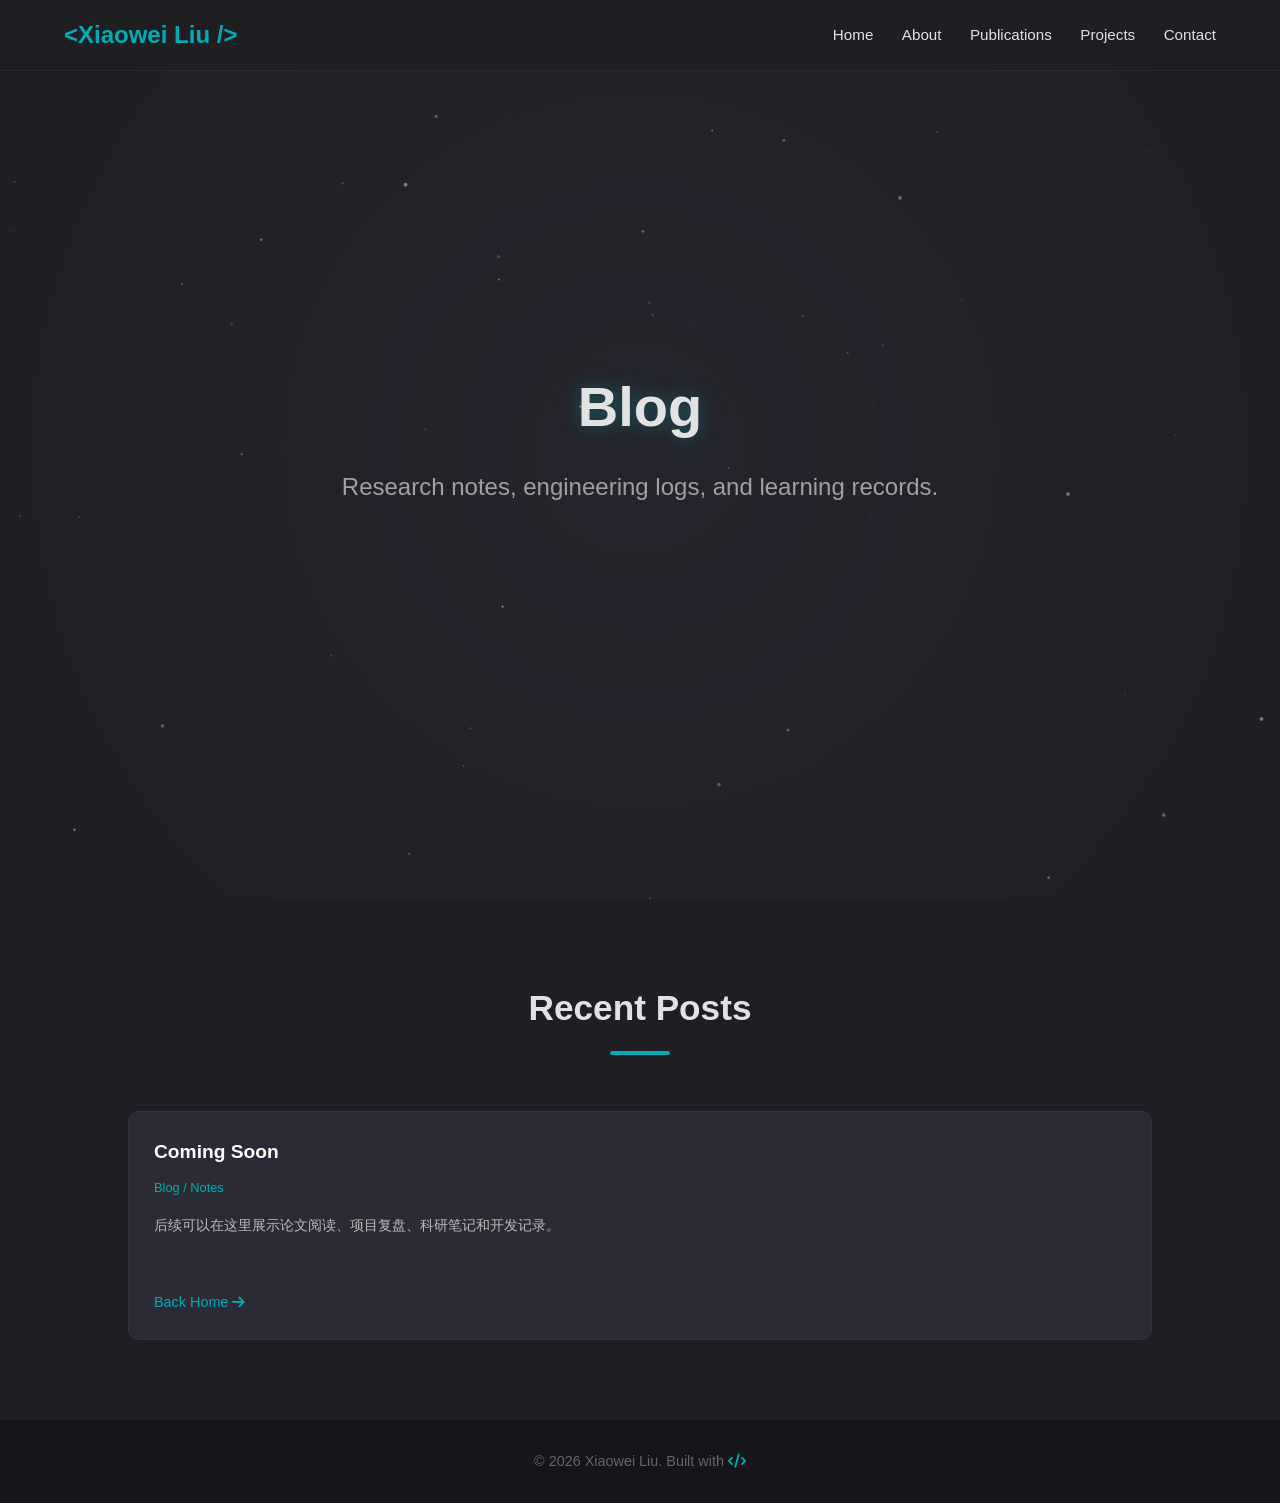
==== blog/index.html @ 020df149 "更新" ====
﻿<!DOCTYPE html>
<html lang="zh-CN">
<head>
    <meta charset="UTF-8">
    <meta name="viewport" content="width=device-width, initial-scale=1.0">
    <title>Blog | Xiaowei Liu</title>
    <link rel="stylesheet" href="https://cdnjs.cloudflare.com/ajax/libs/font-awesome/6.4.0/css/all.min.css">
    <link rel="stylesheet" href="../assets/css/styles.css">
</head>
<body>
    <canvas id="bg-canvas"></canvas>

    <nav>
        <div class="logo">&lt;Xiaowei Liu /&gt;</div>
        <div class="nav-links">
            <a href="../index.html#home">Home</a>
            <a href="../index.html#about">About</a>
            <a href="../index.html#publications">Publications</a>
            <a href="../index.html#projects">Projects</a>
            <a href="../index.html#contact">Contact</a>
        </div>
    </nav>

    <section class="hero blog-hero">
        <h1>Blog</h1>
        <p>Research notes, engineering logs, and learning records.</p>
    </section>

    <section>
        <h2 class="section-title">Recent Posts</h2>
        <div class="project-grid">
            <article class="project-card">
                <div class="project-content">
                    <h3 class="project-title">Coming Soon</h3>
                    <div class="tech-stack">Blog / Notes</div>
                    <p class="project-desc">
                        后续可以在这里展示论文阅读、项目复盘、科研笔记和开发记录。
                    </p>
                    <a href="../index.html" class="text-link">
                        Back Home <i class="fas fa-arrow-right"></i>
                    </a>
                </div>
            </article>
        </div>
    </section>

    <footer>
        <p>&copy; 2026 Xiaowei Liu. Built with <i class="fas fa-code accent-text"></i></p>
    </footer>

    <script src="../assets/js/main.js" defer></script>
</body>
</html>
---- assets/css/styles.css ----
﻿/* --- 全局变量 --- */
        :root {
            --bg-color: #1e1e24;
            --card-bg: #2b2b36;
            --card-hover: #323240;
            --text-color: #e2e2e2;
            --text-secondary: #a0a0a0;
            --accent-color: #00adb5; /* 科技蓝 */
            --accent-glow: rgba(0, 173, 181, 0.4);
            --font-main: 'Segoe UI', Tahoma, Geneva, Verdana, sans-serif;
        }

        * { margin: 0; padding: 0; box-sizing: border-box; }

        body {
            font-family: var(--font-main);
            background-color: var(--bg-color);
            color: var(--text-color);
            line-height: 1.6;
            overflow-x: hidden; /* 防止水平滚动 */
        }

        /* --- 背景 Canvas 特效 --- */
        #bg-canvas {
            position: fixed;
            top: 0;
            left: 0;
            width: 100%;
            height: 100%;
            z-index: -1; /* 置于底层 */
            background: radial-gradient(circle at center, #25252d 0%, #1e1e24 100%);
        }

a { text-decoration: none; color: inherit; transition: 0.3s; }
ul { list-style: none; }

.accent-text { color: var(--accent-color); }
.btn-group { margin-top: 30px; }
.paper-authors {
    color: #bbb;
    font-size: 0.95rem;
    margin-bottom: 10px;
}
.detail-list {
    list-style-type: disc;
    padding-left: 20px;
    color: #ccc;
}
.paper-note {
    margin-top: 5px;
    font-size: 0.9rem;
}
.text-link {
    color: var(--accent-color);
    font-size: 0.9rem;
}
.contact-button {
    margin-top: 15px;
    display: inline-block;
    border-width: 1px;
    font-size: 0.8rem;
}
.blog-hero { height: 55vh; }

        /* --- 导航栏 --- */
        nav {
            position: fixed;
            top: 0;
            width: 100%;
            background: rgba(30, 30, 36, 0.9);
            padding: 1rem 5%;
            display: flex;
            justify-content: space-between;
            align-items: center;
            z-index: 1000;
            backdrop-filter: blur(10px);
            border-bottom: 1px solid rgba(255,255,255,0.05);
        }

        .logo { font-size: 1.5rem; font-weight: bold; color: var(--accent-color); }
        .nav-links a { margin-left: 1.5rem; font-size: 0.95rem; color: var(--text-color); position: relative;}
        .nav-links a:hover { color: var(--accent-color); }
        .nav-links a::after {
            content: ''; position: absolute; width: 0; height: 2px;
            bottom: -5px; left: 0; background-color: var(--accent-color); transition: 0.3s;
        }
        .nav-links a:hover::after { width: 100%; }

        /* --- Hero 区域 --- */
        .hero {
            height: 100vh;
            display: flex;
            flex-direction: column;
            justify-content: center;
            align-items: center;
            text-align: center;
            padding: 0 20px;
            position: relative;
        }

        .hero h1 { font-size: 3.5rem; margin-bottom: 1rem; text-shadow: 0 0 20px var(--accent-glow); }
        .hero p { font-size: 1.5rem; color: var(--text-secondary); margin-bottom: 2rem; }
        
        .typewriter {
            border-right: 2px solid var(--accent-color);
            white-space: nowrap;
            overflow: hidden;
            animation: blink 0.75s step-end infinite;
            font-family: 'Courier New', monospace;
        }

        .btn {
            padding: 10px 25px;
            border: 2px solid var(--accent-color);
            border-radius: 5px;
            color: var(--accent-color);
            font-weight: bold;
            margin: 0 10px;
            background: rgba(0, 173, 181, 0.1);
        }

        .btn:hover {
            background: var(--accent-color);
            color: var(--bg-color);
            box-shadow: 0 0 20px var(--accent-glow);
            cursor: pointer;
        }

        /* --- 通用 Section --- */
        section { padding: 80px 10%; }
        .section-title {
            font-size: 2.2rem;
            margin-bottom: 3.5rem;
            text-align: center;
            position: relative;
        }
        .section-title::after {
            content: ''; display: block; width: 60px; height: 4px;
            background: var(--accent-color); margin: 15px auto 0; border-radius: 2px;
        }

        /* --- 关于我 & 技能 --- */
        .about-container { display: grid; grid-template-columns: 1fr 1fr; gap: 50px; }
        .info-card h3 { color: var(--accent-color); margin-bottom: 15px; }
        .skills-grid { display: flex; flex-wrap: wrap; gap: 10px; margin-top: 15px; }
        .skill-tag {
            background: #393945; padding: 5px 15px; border-radius: 20px;
            font-size: 0.9rem; border: 1px solid #555; transition: 0.3s;
        }
        .skill-tag:hover { border-color: var(--accent-color); color: var(--accent-color); }

        /* --- 论文部分 (增强版) --- */
        .paper-item {
            background: var(--card-bg);
            padding: 30px;
            margin-bottom: 25px;
            border-radius: 10px;
            border-left: 5px solid var(--accent-color);
            transition: transform 0.3s ease, box-shadow 0.3s ease;
            position: relative;
            overflow: hidden;
        }

        .paper-item:hover {
            transform: translateY(-5px);
            box-shadow: 0 10px 30px rgba(0,0,0,0.3);
            background: var(--card-hover);
        }

        .paper-title { font-size: 1.3rem; font-weight: bold; margin-bottom: 10px; color: #fff; }
        .paper-meta { font-size: 0.9rem; color: var(--text-secondary); margin-bottom: 15px; }
        
        /* 会议标签特殊样式 */
        .conference-badge {
            display: inline-block;
            background: #00adb522;
            border: 1px solid var(--accent-color);
            border-radius: 30px;
            padding: 3px 12px;
            font-size: 0.75rem;
            font-weight: 600;
            color: var(--accent-color);
            margin-left: 8px;
            vertical-align: middle;
        }

        /* 论文细节区域 */
        .paper-details {
            background: rgba(0, 0, 0, 0.2);
            padding: 15px;
            border-radius: 5px;
            margin: 15px 0;
            font-size: 0.95rem;
        }
        
        .detail-label {
            font-weight: bold;
            color: var(--accent-color);
            display: block;
            margin-bottom: 5px;
            margin-top: 10px;
        }
        .detail-label:first-child { margin-top: 0; }

        .paper-links a {
            display: inline-block;
            margin-top: 10px;
            margin-right: 15px;
            color: var(--accent-color);
            border: 1px solid var(--accent-color);
            padding: 5px 15px;
            border-radius: 4px;
            font-size: 0.85rem;
            transition: all 0.2s ease;
        }
        .paper-links a:hover { background: var(--accent-color); color: var(--bg-color); }

        /* --- 实习经历 (Timeline) --- */
        .timeline {
            position: relative;
            max-width: 800px;
            margin: 0 auto;
        }
        
        .timeline::after {
            content: '';
            position: absolute;
            width: 2px;
            background: #444;
            top: 0;
            bottom: 0;
            left: 20px; /* 线条位置 */
            margin-left: -1px;
        }

        .timeline-item {
            padding: 10px 40px;
            position: relative;
            background-color: inherit;
            width: 100%;
        }

        .timeline-item::after {
            content: '';
            position: absolute;
            width: 16px;
            height: 16px;
            left: 12px;
            background-color: var(--bg-color);
            border: 4px solid var(--accent-color);
            top: 25px;
            border-radius: 50%;
            z-index: 1;
        }

        .timeline-content {
            padding: 20px;
            background: var(--card-bg);
            border-radius: 6px;
            transition: 0.3s;
        }
        
        .timeline-content:hover { background: var(--card-hover); transform: translateX(5px); }

        .time-badge {
            display: inline-block;
            background: var(--accent-color);
            color: var(--bg-color);
            padding: 2px 8px;
            border-radius: 4px;
            font-size: 0.8rem;
            font-weight: bold;
            margin-bottom: 8px;
        }

        .role-title { font-size: 1.1rem; font-weight: bold; color: #fff; }
        .company-name { font-size: 0.95rem; color: var(--text-secondary); margin-bottom: 10px; }
        .job-desc { font-size: 0.9rem; color: #ccc; }

        /* --- 项目经历 (Grid) --- */
        .project-grid {
            display: grid;
            grid-template-columns: repeat(auto-fit, minmax(300px, 1fr));
            gap: 25px;
        }

        .project-card {
            background: var(--card-bg);
            border-radius: 10px;
            overflow: hidden;
            transition: 0.3s;
            border: 1px solid #333;
        }

        .project-card:hover {
            transform: translateY(-10px);
            border-color: var(--accent-color);
            box-shadow: 0 10px 20px rgba(0, 173, 181, 0.1);
        }

        .project-content { padding: 25px; }
        .project-title { font-size: 1.2rem; font-weight: bold; margin-bottom: 10px; color: #fff; }
        .project-desc { font-size: 0.9rem; color: #bbb; margin-bottom: 15px; min-height: 60px; }
        .tech-stack {
            font-size: 0.8rem;
            color: var(--accent-color);
            margin-bottom: 15px;
        }

        /* --- 联系方式 --- */
        .contact-grid {
            display: grid;
            grid-template-columns: repeat(auto-fit, minmax(250px, 1fr));
            gap: 20px;
            text-align: center;
        }

        .contact-card {
            background: var(--card-bg);
            padding: 30px;
            border-radius: 10px;
            transition: 0.3s;
        }
        .contact-card:hover { background: var(--card-hover); transform: translateY(-5px); }
        .contact-icon { font-size: 2rem; color: var(--accent-color); margin-bottom: 15px; }

        footer { text-align: center; padding: 30px; background: #15151a; color: #666; font-size: 0.9rem; }

        @keyframes blink { 50% { border-color: transparent; } }

        @media (max-width: 768px) {
            .about-container { grid-template-columns: 1fr; }
            .hero h1 { font-size: 2.5rem; }
            .nav-links { display: none; } /* 移动端可后续扩展汉堡菜单 */
            .timeline::after { left: 20px; }
            .timeline-item { padding-left: 50px; padding-right: 10px; }
            .timeline-item::after { left: 12px; }
        }
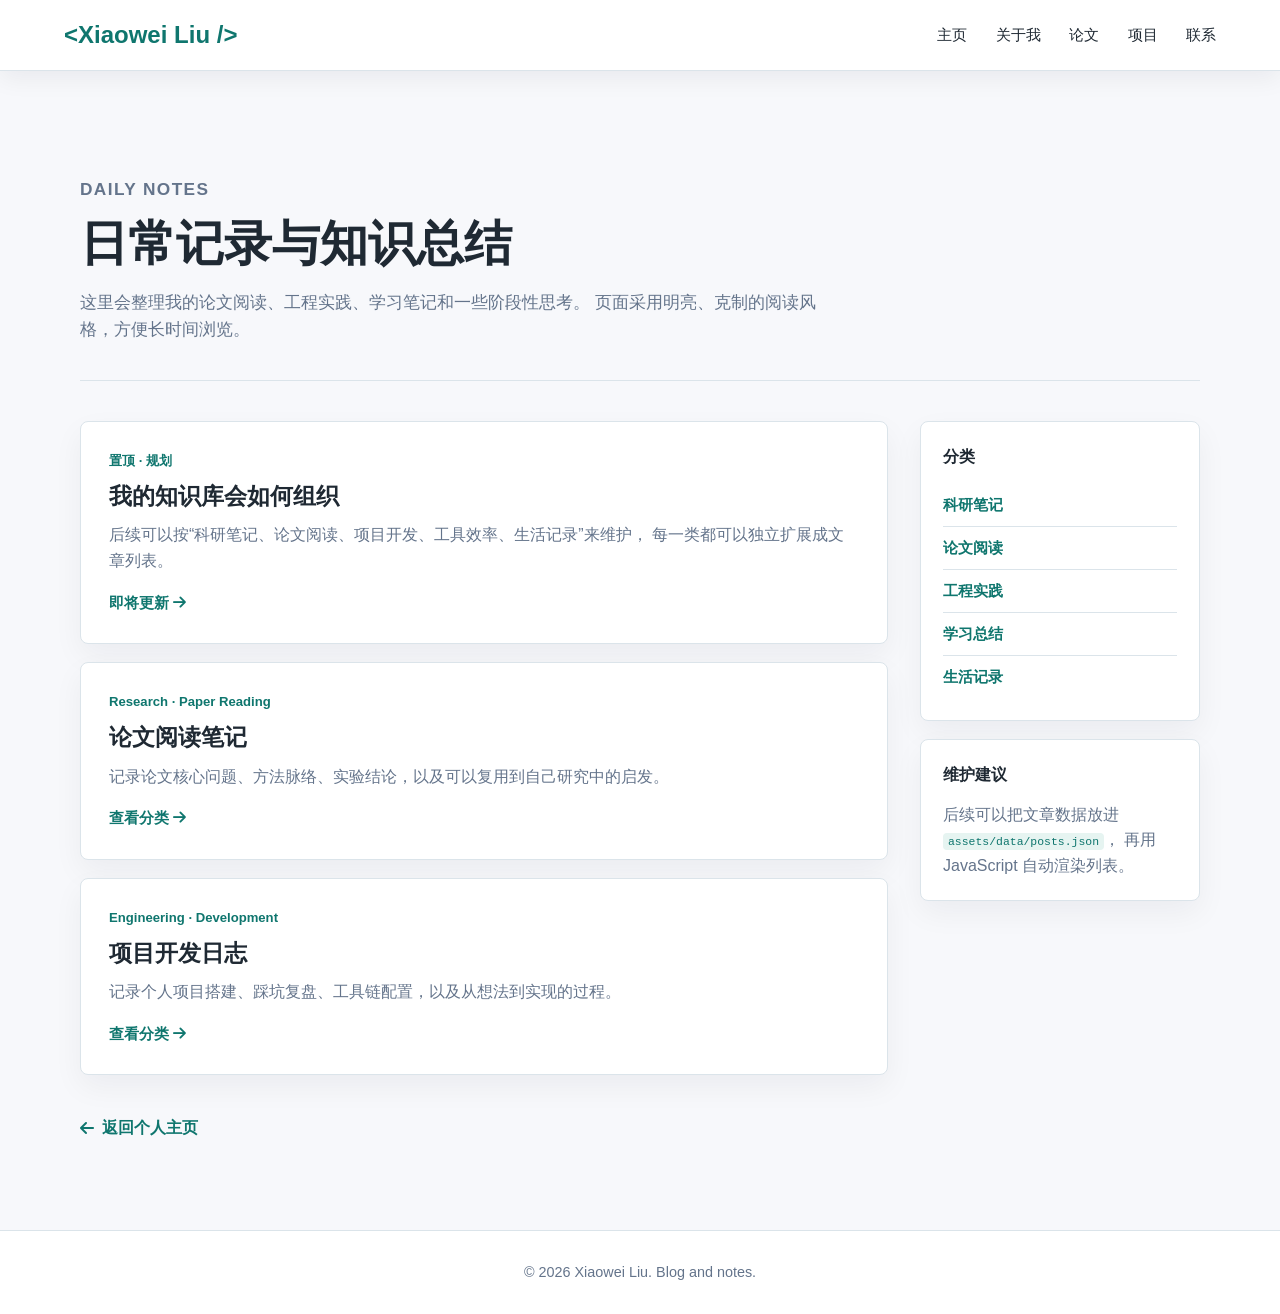
==== commit d6fba4e9: "博客界面更新" ====
--- a/blog/index.html
+++ b/blog/index.html
@@ -7,47 +7,89 @@
     <link rel="stylesheet" href="https://cdnjs.cloudflare.com/ajax/libs/font-awesome/6.4.0/css/all.min.css">
     <link rel="stylesheet" href="../assets/css/styles.css">
 </head>
-<body>
-    <canvas id="bg-canvas"></canvas>
+<body class="blog-page">
 
     <nav>
         <div class="logo">&lt;Xiaowei Liu /&gt;</div>
         <div class="nav-links">
-            <a href="../index.html#home">Home</a>
-            <a href="../index.html#about">About</a>
-            <a href="../index.html#publications">Publications</a>
-            <a href="../index.html#projects">Projects</a>
-            <a href="../index.html#contact">Contact</a>
+            <a href="../index.html#home">主页</a>
+            <a href="../index.html#about">关于我</a>
+            <a href="../index.html#publications">论文</a>
+            <a href="../index.html#projects">项目</a>
+            <a href="../index.html#contact">联系</a>
         </div>
     </nav>
 
-    <section class="hero blog-hero">
-        <h1>Blog</h1>
-        <p>Research notes, engineering logs, and learning records.</p>
-    </section>
+    <main class="blog-shell">
+        <section class="blog-header">
+            <p class="blog-kicker">Daily Notes</p>
+            <h1>日常记录与知识总结</h1>
+            <p>
+                这里会整理我的论文阅读、工程实践、学习笔记和一些阶段性思考。
+                页面采用明亮、克制的阅读风格，方便长时间浏览。
+            </p>
+        </section>
 
-    <section>
-        <h2 class="section-title">Recent Posts</h2>
-        <div class="project-grid">
-            <article class="project-card">
-                <div class="project-content">
-                    <h3 class="project-title">Coming Soon</h3>
-                    <div class="tech-stack">Blog / Notes</div>
-                    <p class="project-desc">
-                        后续可以在这里展示论文阅读、项目复盘、科研笔记和开发记录。
+        <section class="blog-layout">
+            <div class="post-list" aria-label="文章列表">
+                <article class="post-card">
+                    <div class="post-meta">置顶 · 规划</div>
+                    <h2>我的知识库会如何组织</h2>
+                    <p>
+                        后续可以按“科研笔记、论文阅读、项目开发、工具效率、生活记录”来维护，
+                        每一类都可以独立扩展成文章列表。
                     </p>
-                    <a href="../index.html" class="text-link">
-                        Back Home <i class="fas fa-arrow-right"></i>
-                    </a>
+                    <a href="#" class="post-link">即将更新 <i class="fas fa-arrow-right"></i></a>
+                </article>
+
+                <article class="post-card">
+                    <div class="post-meta">Research · Paper Reading</div>
+                    <h2>论文阅读笔记</h2>
+                    <p>
+                        记录论文核心问题、方法脉络、实验结论，以及可以复用到自己研究中的启发。
+                    </p>
+                    <a href="#" class="post-link">查看分类 <i class="fas fa-arrow-right"></i></a>
+                </article>
+
+                <article class="post-card">
+                    <div class="post-meta">Engineering · Development</div>
+                    <h2>项目开发日志</h2>
+                    <p>
+                        记录个人项目搭建、踩坑复盘、工具链配置，以及从想法到实现的过程。
+                    </p>
+                    <a href="#" class="post-link">查看分类 <i class="fas fa-arrow-right"></i></a>
+                </article>
+            </div>
+
+            <aside class="blog-sidebar" aria-label="博客分类">
+                <div class="sidebar-block">
+                    <h2>分类</h2>
+                    <a href="#">科研笔记</a>
+                    <a href="#">论文阅读</a>
+                    <a href="#">工程实践</a>
+                    <a href="#">学习总结</a>
+                    <a href="#">生活记录</a>
                 </div>
-            </article>
-        </div>
-    </section>
 
-    <footer>
-        <p>&copy; 2026 Xiaowei Liu. Built with <i class="fas fa-code accent-text"></i></p>
+                <div class="sidebar-block">
+                    <h2>维护建议</h2>
+                    <p>
+                        后续可以把文章数据放进 <code>assets/data/posts.json</code>，
+                        再用 JavaScript 自动渲染列表。
+                    </p>
+                </div>
+            </aside>
+        </section>
+
+        <section class="blog-back">
+            <a href="../index.html" class="back-home">
+                <i class="fas fa-arrow-left"></i> 返回个人主页
+            </a>
+        </section>
+    </main>
+
+    <footer class="blog-footer">
+        <p>&copy; 2026 Xiaowei Liu. Blog and notes.</p>
     </footer>
-
-    <script src="../assets/js/main.js" defer></script>
 </body>
 </html>
--- a/assets/css/styles.css
+++ b/assets/css/styles.css
@@ -61,6 +61,189 @@
     font-size: 0.8rem;
 }
 .blog-hero { height: 55vh; }
+
+/* --- Blog light reading theme --- */
+.blog-page {
+    --blog-bg: #f7f8fb;
+    --blog-surface: #ffffff;
+    --blog-surface-soft: #eef4f7;
+    --blog-text: #1f2933;
+    --blog-muted: #64748b;
+    --blog-border: #dbe4ea;
+    --blog-accent: #0f766e;
+    --blog-accent-soft: #e6f4f1;
+    background: var(--blog-bg);
+    color: var(--blog-text);
+}
+
+.blog-page nav {
+    background: rgba(255, 255, 255, 0.92);
+    border-bottom: 1px solid var(--blog-border);
+    box-shadow: 0 8px 24px rgba(15, 23, 42, 0.06);
+}
+
+.blog-page .logo {
+    color: var(--blog-accent);
+}
+
+.blog-page .nav-links a {
+    color: var(--blog-text);
+}
+
+.blog-page .nav-links a:hover {
+    color: var(--blog-accent);
+}
+
+.blog-page .nav-links a::after {
+    background-color: var(--blog-accent);
+}
+
+.blog-shell {
+    width: min(1120px, calc(100% - 40px));
+    margin: 0 auto;
+    padding: 120px 0 64px;
+}
+
+.blog-header {
+    padding: 56px 0 36px;
+    border-bottom: 1px solid var(--blog-border);
+}
+
+.blog-kicker {
+    color: var(--blog-accent);
+    font-size: 0.9rem;
+    font-weight: 700;
+    letter-spacing: 0.08em;
+    margin-bottom: 12px;
+    text-transform: uppercase;
+}
+
+.blog-header h1 {
+    color: var(--blog-text);
+    font-size: 3rem;
+    line-height: 1.15;
+    margin-bottom: 18px;
+}
+
+.blog-header p {
+    max-width: 760px;
+    color: var(--blog-muted);
+    font-size: 1.08rem;
+}
+
+.blog-layout {
+    display: grid;
+    grid-template-columns: minmax(0, 1fr) 280px;
+    gap: 32px;
+    padding: 40px 0;
+}
+
+.post-list {
+    display: grid;
+    gap: 18px;
+}
+
+.post-card,
+.sidebar-block {
+    background: var(--blog-surface);
+    border: 1px solid var(--blog-border);
+    border-radius: 8px;
+    box-shadow: 0 12px 30px rgba(15, 23, 42, 0.05);
+}
+
+.post-card {
+    padding: 28px;
+    transition: border-color 0.2s ease, transform 0.2s ease, box-shadow 0.2s ease;
+}
+
+.post-card:hover {
+    border-color: #9ccfc8;
+    box-shadow: 0 16px 36px rgba(15, 118, 110, 0.1);
+    transform: translateY(-2px);
+}
+
+.post-meta {
+    color: var(--blog-accent);
+    font-size: 0.82rem;
+    font-weight: 700;
+    margin-bottom: 10px;
+}
+
+.post-card h2 {
+    color: var(--blog-text);
+    font-size: 1.45rem;
+    line-height: 1.35;
+    margin-bottom: 10px;
+}
+
+.post-card p,
+.sidebar-block p {
+    color: var(--blog-muted);
+}
+
+.post-link,
+.back-home,
+.sidebar-block a {
+    color: var(--blog-accent);
+    font-weight: 700;
+}
+
+.post-link {
+    display: inline-block;
+    margin-top: 18px;
+    font-size: 0.92rem;
+}
+
+.blog-sidebar {
+    display: grid;
+    align-content: start;
+    gap: 18px;
+}
+
+.sidebar-block {
+    padding: 22px;
+}
+
+.sidebar-block h2 {
+    color: var(--blog-text);
+    font-size: 1rem;
+    margin-bottom: 14px;
+}
+
+.sidebar-block a {
+    display: block;
+    padding: 9px 0;
+    border-bottom: 1px solid var(--blog-border);
+    font-size: 0.94rem;
+}
+
+.sidebar-block a:last-child {
+    border-bottom: 0;
+}
+
+.sidebar-block code {
+    background: var(--blog-accent-soft);
+    color: var(--blog-accent);
+    padding: 2px 5px;
+    border-radius: 4px;
+    font-size: 0.88em;
+}
+
+.blog-back {
+    padding: 0 0 24px;
+}
+
+.back-home {
+    display: inline-flex;
+    align-items: center;
+    gap: 8px;
+}
+
+.blog-footer {
+    background: var(--blog-surface);
+    border-top: 1px solid var(--blog-border);
+    color: var(--blog-muted);
+}
 
         /* --- 导航栏 --- */
         nav {
@@ -335,4 +518,23 @@
             .timeline::after { left: 20px; }
             .timeline-item { padding-left: 50px; padding-right: 10px; }
             .timeline-item::after { left: 12px; }
-        }
+            .blog-shell {
+                width: min(100% - 28px, 1120px);
+                padding-top: 92px;
+            }
+            .blog-header {
+                padding: 36px 0 28px;
+            }
+            .blog-header h1 {
+                font-size: 2.2rem;
+            }
+            .blog-layout {
+                grid-template-columns: 1fr;
+                gap: 22px;
+                padding-top: 28px;
+            }
+            .post-card,
+            .sidebar-block {
+                padding: 22px;
+            }
+        }
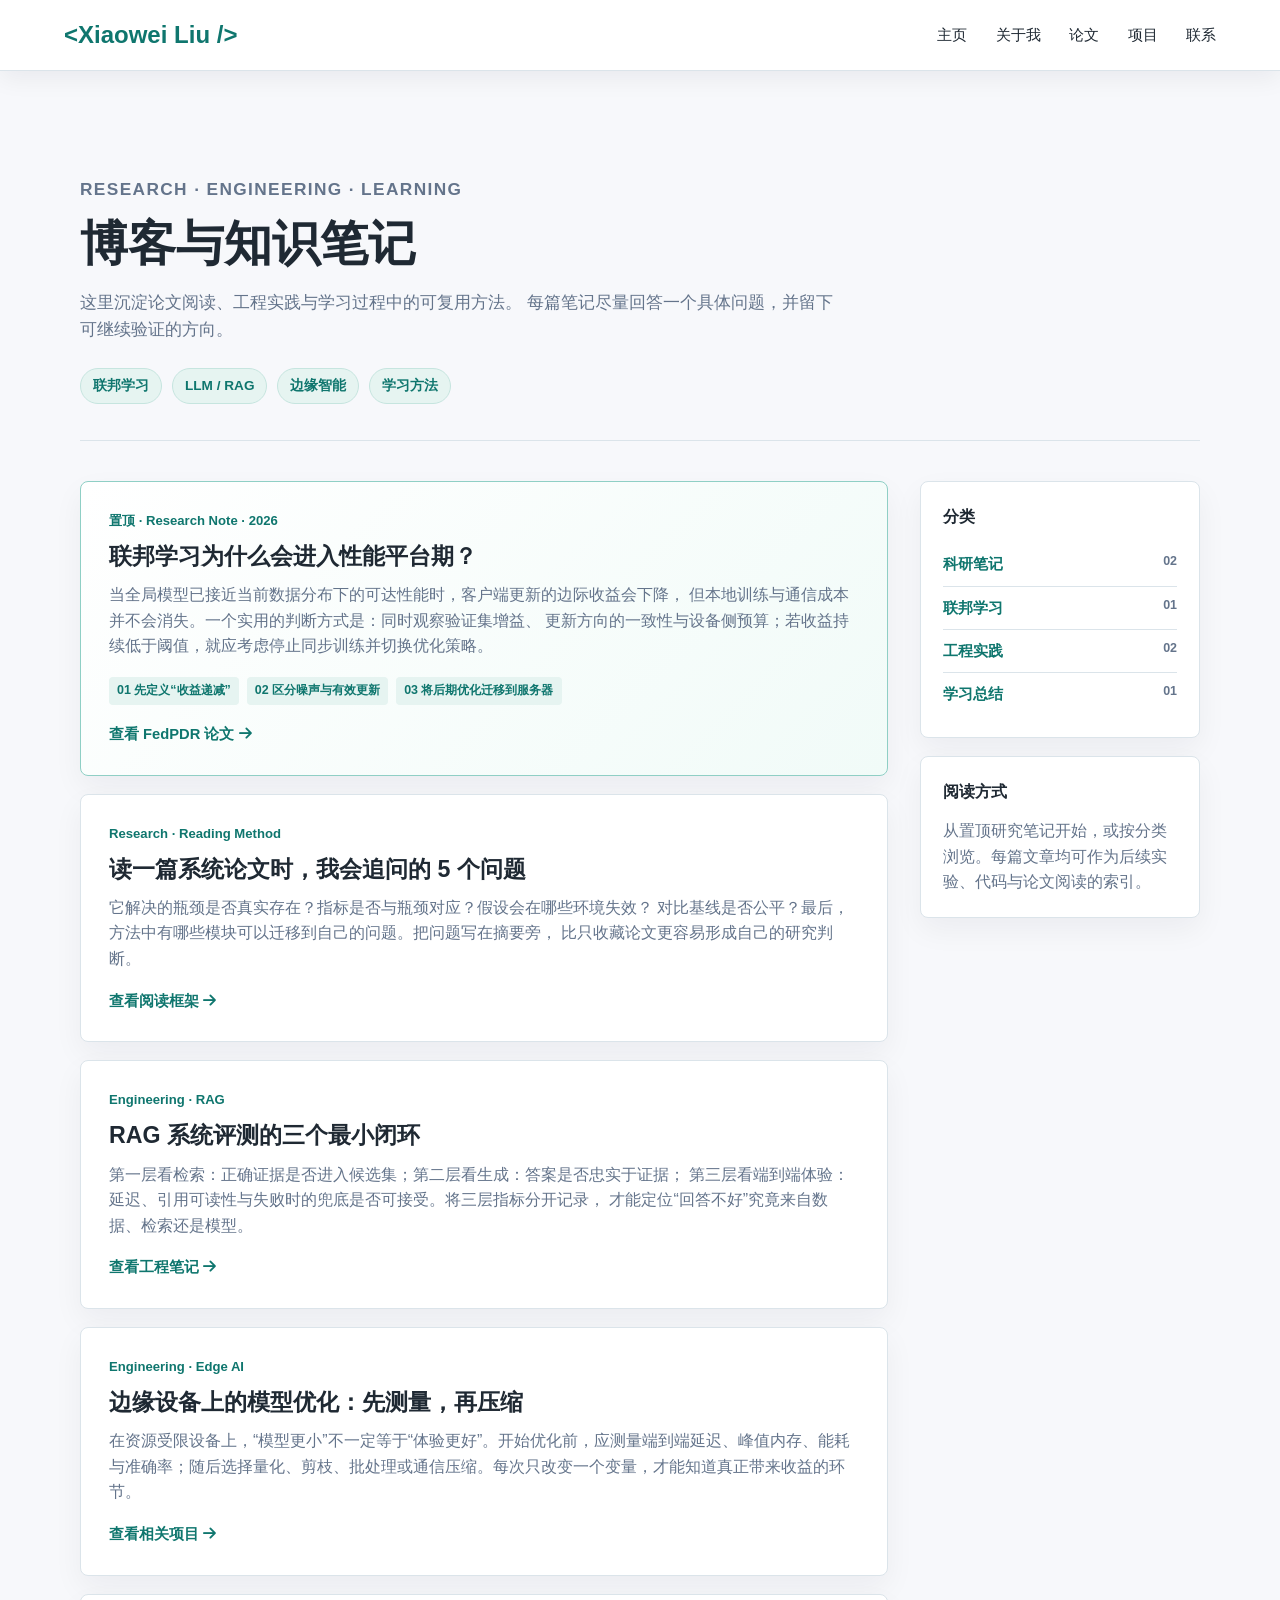
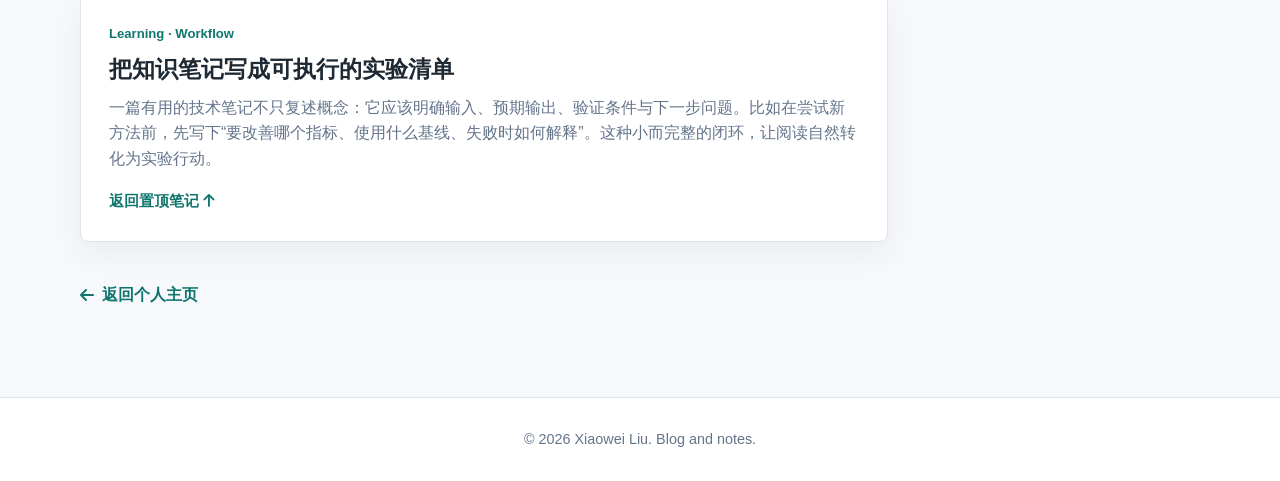
==== commit 93a27986: "Refresh publications and promote blog" ====
--- a/blog/index.html
+++ b/blog/index.html
@@ -5,84 +5,112 @@
     <meta name="viewport" content="width=device-width, initial-scale=1.0">
     <title>Blog | Xiaowei Liu</title>
     <link rel="stylesheet" href="https://cdnjs.cloudflare.com/ajax/libs/font-awesome/6.4.0/css/all.min.css">
-    <link rel="stylesheet" href="../assets/css/styles.css">
+    <link rel="stylesheet" href="../assets/css/styles.css?v=20260909-blog-discovery">
 </head>
 <body class="blog-page">
 
     <nav>
         <div class="logo">&lt;Xiaowei Liu /&gt;</div>
         <div class="nav-links">
-            <a href="../index.html#home">主页</a>
-            <a href="../index.html#about">关于我</a>
-            <a href="../index.html#publications">论文</a>
-            <a href="../index.html#projects">项目</a>
-            <a href="../index.html#contact">联系</a>
+            <a href="../index.html?v=20260510-blog-light#home">主页</a>
+            <a href="../index.html?v=20260510-blog-light#about">关于我</a>
+            <a href="../index.html?v=20260510-blog-light#publications">论文</a>
+            <a href="../index.html?v=20260510-blog-light#projects">项目</a>
+            <a href="../index.html?v=20260510-blog-light#contact">联系</a>
         </div>
     </nav>
 
     <main class="blog-shell">
         <section class="blog-header">
-            <p class="blog-kicker">Daily Notes</p>
-            <h1>日常记录与知识总结</h1>
+            <p class="blog-kicker">Research · Engineering · Learning</p>
+            <h1>博客与知识笔记</h1>
             <p>
-                这里会整理我的论文阅读、工程实践、学习笔记和一些阶段性思考。
-                页面采用明亮、克制的阅读风格，方便长时间浏览。
+                这里沉淀论文阅读、工程实践与学习过程中的可复用方法。
+                每篇笔记尽量回答一个具体问题，并留下可继续验证的方向。
             </p>
+            <div class="blog-topic-pills" aria-label="博客主题">
+                <a href="#research-notes">联邦学习</a>
+                <a href="#engineering-notes">LLM / RAG</a>
+                <a href="#engineering-notes">边缘智能</a>
+                <a href="#learning-notes">学习方法</a>
+            </div>
         </section>
 
         <section class="blog-layout">
             <div class="post-list" aria-label="文章列表">
-                <article class="post-card">
-                    <div class="post-meta">置顶 · 规划</div>
-                    <h2>我的知识库会如何组织</h2>
+                <article class="post-card featured-post" id="fedpdr-note">
+                    <div class="post-meta">置顶 · Research Note · 2026</div>
+                    <h2>联邦学习为什么会进入性能平台期？</h2>
                     <p>
-                        后续可以按“科研笔记、论文阅读、项目开发、工具效率、生活记录”来维护，
-                        每一类都可以独立扩展成文章列表。
+                        当全局模型已接近当前数据分布下的可达性能时，客户端更新的边际收益会下降，
+                        但本地训练与通信成本并不会消失。一个实用的判断方式是：同时观察验证集增益、
+                        更新方向的一致性与设备侧预算；若收益持续低于阈值，就应考虑停止同步训练并切换优化策略。
                     </p>
-                    <a href="#" class="post-link">即将更新 <i class="fas fa-arrow-right"></i></a>
+                    <div class="post-takeaways">
+                        <span>01 先定义“收益递减”</span>
+                        <span>02 区分噪声与有效更新</span>
+                        <span>03 将后期优化迁移到服务器</span>
+                    </div>
+                    <a href="../index.html#publications" class="post-link">查看 FedPDR 论文 <i class="fas fa-arrow-right"></i></a>
                 </article>
 
-                <article class="post-card">
-                    <div class="post-meta">Research · Paper Reading</div>
-                    <h2>论文阅读笔记</h2>
+                <article class="post-card" id="research-notes">
+                    <div class="post-meta">Research · Reading Method</div>
+                    <h2>读一篇系统论文时，我会追问的 5 个问题</h2>
                     <p>
-                        记录论文核心问题、方法脉络、实验结论，以及可以复用到自己研究中的启发。
+                        它解决的瓶颈是否真实存在？指标是否与瓶颈对应？假设会在哪些环境失效？
+                        对比基线是否公平？最后，方法中有哪些模块可以迁移到自己的问题。把问题写在摘要旁，
+                        比只收藏论文更容易形成自己的研究判断。
                     </p>
-                    <a href="#" class="post-link">查看分类 <i class="fas fa-arrow-right"></i></a>
+                    <a href="#learning-notes" class="post-link">查看阅读框架 <i class="fas fa-arrow-right"></i></a>
                 </article>
 
-                <article class="post-card">
-                    <div class="post-meta">Engineering · Development</div>
-                    <h2>项目开发日志</h2>
+                <article class="post-card" id="rag-evaluation">
+                    <div class="post-meta">Engineering · RAG</div>
+                    <h2>RAG 系统评测的三个最小闭环</h2>
                     <p>
-                        记录个人项目搭建、踩坑复盘、工具链配置，以及从想法到实现的过程。
+                        第一层看检索：正确证据是否进入候选集；第二层看生成：答案是否忠实于证据；
+                        第三层看端到端体验：延迟、引用可读性与失败时的兜底是否可接受。将三层指标分开记录，
+                        才能定位“回答不好”究竟来自数据、检索还是模型。
                     </p>
-                    <a href="#" class="post-link">查看分类 <i class="fas fa-arrow-right"></i></a>
+                    <a href="#engineering-notes" class="post-link">查看工程笔记 <i class="fas fa-arrow-right"></i></a>
+                </article>
+
+                <article class="post-card" id="engineering-notes">
+                    <div class="post-meta">Engineering · Edge AI</div>
+                    <h2>边缘设备上的模型优化：先测量，再压缩</h2>
+                    <p>在资源受限设备上，“模型更小”不一定等于“体验更好”。开始优化前，应测量端到端延迟、峰值内存、能耗与准确率；随后选择量化、剪枝、批处理或通信压缩。每次只改变一个变量，才能知道真正带来收益的环节。</p>
+                    <a href="../index.html#projects" class="post-link">查看相关项目 <i class="fas fa-arrow-right"></i></a>
+                </article>
+
+                <article class="post-card" id="learning-notes">
+                    <div class="post-meta">Learning · Workflow</div>
+                    <h2>把知识笔记写成可执行的实验清单</h2>
+                    <p>一篇有用的技术笔记不只复述概念：它应该明确输入、预期输出、验证条件与下一步问题。比如在尝试新方法前，先写下“要改善哪个指标、使用什么基线、失败时如何解释”。这种小而完整的闭环，让阅读自然转化为实验行动。</p>
+                    <a href="#fedpdr-note" class="post-link">返回置顶笔记 <i class="fas fa-arrow-up"></i></a>
                 </article>
             </div>
 
             <aside class="blog-sidebar" aria-label="博客分类">
                 <div class="sidebar-block">
                     <h2>分类</h2>
-                    <a href="#">科研笔记</a>
-                    <a href="#">论文阅读</a>
-                    <a href="#">工程实践</a>
-                    <a href="#">学习总结</a>
-                    <a href="#">生活记录</a>
+                    <a href="#research-notes">科研笔记 <span>02</span></a>
+                    <a href="#fedpdr-note">联邦学习 <span>01</span></a>
+                    <a href="#engineering-notes">工程实践 <span>02</span></a>
+                    <a href="#learning-notes">学习总结 <span>01</span></a>
                 </div>
 
                 <div class="sidebar-block">
-                    <h2>维护建议</h2>
+                    <h2>阅读方式</h2>
                     <p>
-                        后续可以把文章数据放进 <code>assets/data/posts.json</code>，
-                        再用 JavaScript 自动渲染列表。
+                        从置顶研究笔记开始，或按分类浏览。每篇文章均可作为后续实验、代码与论文阅读的索引。
                     </p>
                 </div>
             </aside>
         </section>
 
         <section class="blog-back">
-            <a href="../index.html" class="back-home">
+            <a href="../index.html?v=20260510-blog-light#home" class="back-home">
                 <i class="fas fa-arrow-left"></i> 返回个人主页
             </a>
         </section>
--- a/assets/css/styles.css
+++ b/assets/css/styles.css
@@ -131,6 +131,23 @@
     font-size: 1.08rem;
 }
 
+.blog-topic-pills {
+    display: flex;
+    flex-wrap: wrap;
+    gap: 10px;
+    margin-top: 24px;
+}
+
+.blog-topic-pills a {
+    color: var(--blog-accent);
+    background: var(--blog-accent-soft);
+    border: 1px solid #c6e5df;
+    border-radius: 999px;
+    padding: 6px 12px;
+    font-size: 0.85rem;
+    font-weight: 700;
+}
+
 .blog-layout {
     display: grid;
     grid-template-columns: minmax(0, 1fr) 280px;
@@ -162,6 +179,27 @@
     transform: translateY(-2px);
 }
 
+.featured-post {
+    border-color: #8fcfc5;
+    background: linear-gradient(135deg, #ffffff 0%, #f1fbf8 100%);
+}
+
+.post-takeaways {
+    display: flex;
+    flex-wrap: wrap;
+    gap: 8px;
+    margin-top: 18px;
+}
+
+.post-takeaways span {
+    color: var(--blog-accent);
+    background: var(--blog-accent-soft);
+    border-radius: 4px;
+    padding: 4px 8px;
+    font-size: 0.78rem;
+    font-weight: 700;
+}
+
 .post-meta {
     color: var(--blog-accent);
     font-size: 0.82rem;
@@ -219,6 +257,12 @@
 
 .sidebar-block a:last-child {
     border-bottom: 0;
+}
+
+.sidebar-block a span {
+    float: right;
+    color: var(--blog-muted);
+    font-size: 0.78rem;
 }
 
 .sidebar-block code {
@@ -302,12 +346,29 @@
             background: rgba(0, 173, 181, 0.1);
         }
 
-        .btn:hover {
+.btn:hover {
             background: var(--accent-color);
             color: var(--bg-color);
             box-shadow: 0 0 20px var(--accent-glow);
             cursor: pointer;
         }
+
+        .nav-blog-link { color: #071d1f !important; background: var(--accent-color); border-radius: 999px; padding: 6px 13px; font-weight: 700; }
+        .nav-blog-link:hover { color: #071d1f !important; box-shadow: 0 0 18px var(--accent-glow); }
+        .nav-blog-link::after { display: none; }
+        .btn-blog { border-color: #7be7ed; color: #d8ffff; }
+
+        .blog-preview { display: grid; grid-template-columns: 1.05fr 0.95fr; gap: 34px; align-items: center; padding-top: 58px; padding-bottom: 58px; background: linear-gradient(120deg, rgba(0, 173, 181, 0.16), rgba(43, 43, 54, 0.4)); border-top: 1px solid rgba(0, 173, 181, 0.25); border-bottom: 1px solid rgba(0, 173, 181, 0.25); }
+        .blog-preview-kicker { color: var(--accent-color); font-weight: 700; letter-spacing: 0.08em; text-transform: uppercase; }
+        .blog-preview h2 { font-size: 2rem; line-height: 1.28; margin: 10px 0 14px; }
+        .blog-preview-copy > p:not(.blog-preview-kicker) { color: var(--text-secondary); max-width: 610px; }
+        .blog-preview-button { display: inline-block; margin: 24px 0 0; }
+        .blog-preview-posts { display: grid; gap: 13px; }
+        .blog-preview-post { display: grid; gap: 5px; padding: 20px; background: rgba(30, 30, 36, 0.72); border: 1px solid rgba(0, 173, 181, 0.35); border-radius: 10px; }
+        .blog-preview-post:hover { transform: translateX(5px); border-color: var(--accent-color); }
+        .blog-preview-post span { color: var(--accent-color); font-size: 0.72rem; font-weight: 700; letter-spacing: 0.08em; }
+        .blog-preview-post strong { color: #fff; font-size: 1.02rem; }
+        .blog-preview-post small { color: var(--text-secondary); }
 
         /* --- 通用 Section --- */
         section { padding: 80px 10%; }
@@ -513,6 +574,8 @@
 
         @media (max-width: 768px) {
             .about-container { grid-template-columns: 1fr; }
+            .blog-preview { grid-template-columns: 1fr; gap: 24px; padding-top: 46px; padding-bottom: 46px; }
+            .blog-preview h2 { font-size: 1.65rem; }
             .hero h1 { font-size: 2.5rem; }
             .nav-links { display: none; } /* 移动端可后续扩展汉堡菜单 */
             .timeline::after { left: 20px; }
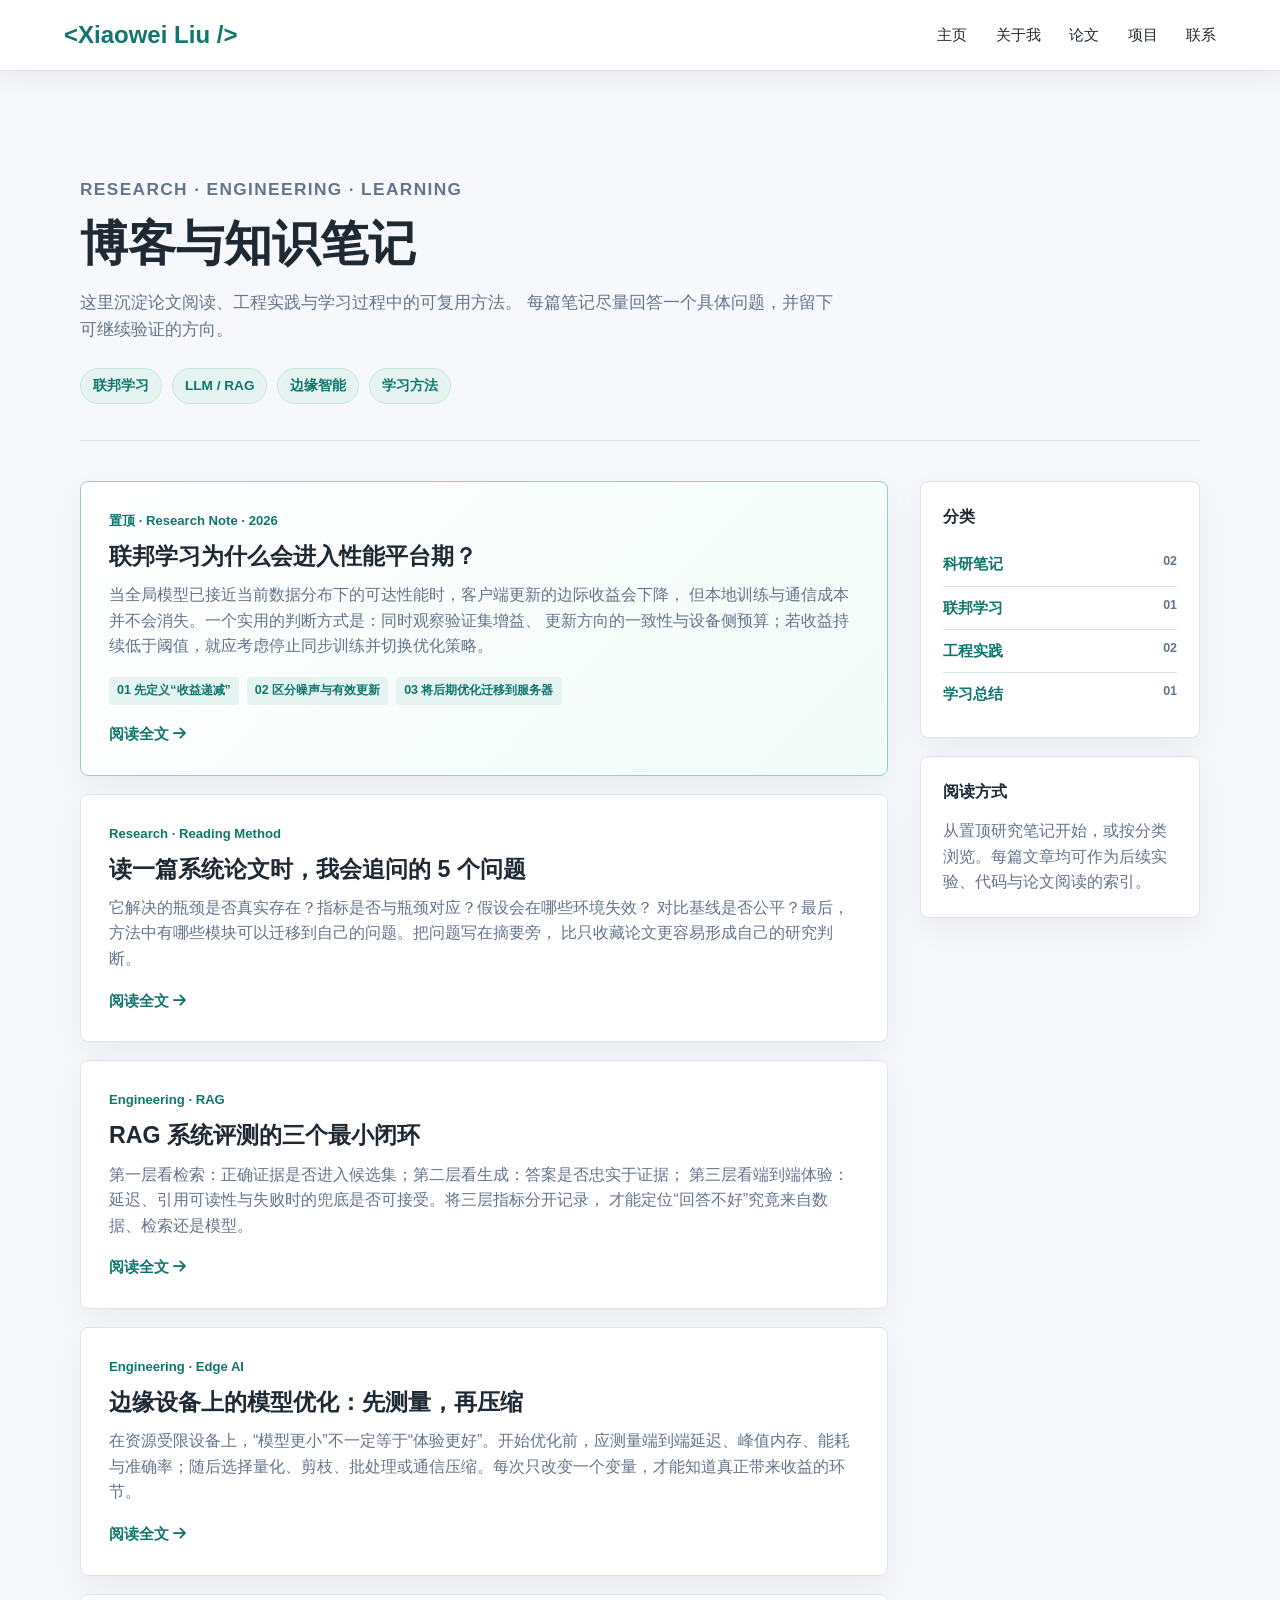
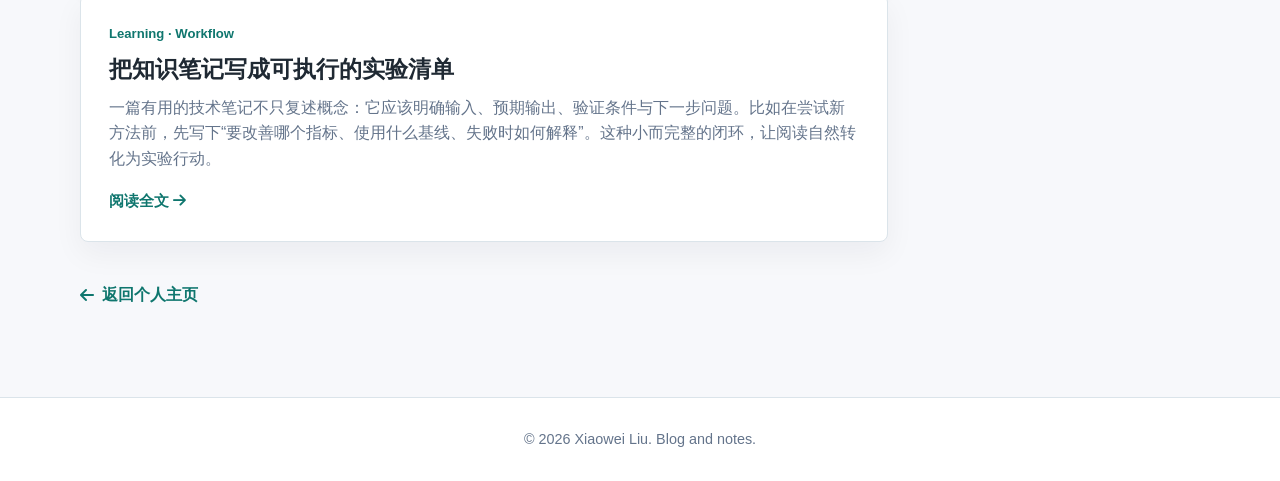
==== commit 7fc6447d: "Add detailed blog post pages" ====
--- a/blog/index.html
+++ b/blog/index.html
@@ -29,16 +29,16 @@
                 每篇笔记尽量回答一个具体问题，并留下可继续验证的方向。
             </p>
             <div class="blog-topic-pills" aria-label="博客主题">
-                <a href="#research-notes">联邦学习</a>
-                <a href="#engineering-notes">LLM / RAG</a>
-                <a href="#engineering-notes">边缘智能</a>
-                <a href="#learning-notes">学习方法</a>
+                <a href="posts/federated-learning-plateau.html">联邦学习</a>
+                <a href="posts/rag-evaluation.html">LLM / RAG</a>
+                <a href="posts/edge-ai-optimization.html">边缘智能</a>
+                <a href="posts/experiment-notes.html">学习方法</a>
             </div>
         </section>
 
         <section class="blog-layout">
             <div class="post-list" aria-label="文章列表">
-                <article class="post-card featured-post" id="fedpdr-note">
+                <article class="post-card featured-post" data-href="posts/federated-learning-plateau.html" tabindex="0" role="link">
                     <div class="post-meta">置顶 · Research Note · 2026</div>
                     <h2>联邦学习为什么会进入性能平台期？</h2>
                     <p>
@@ -51,10 +51,10 @@
                         <span>02 区分噪声与有效更新</span>
                         <span>03 将后期优化迁移到服务器</span>
                     </div>
-                    <a href="../index.html#publications" class="post-link">查看 FedPDR 论文 <i class="fas fa-arrow-right"></i></a>
+                    <a href="posts/federated-learning-plateau.html" class="post-link">阅读全文 <i class="fas fa-arrow-right"></i></a>
                 </article>
 
-                <article class="post-card" id="research-notes">
+                <article class="post-card" data-href="posts/paper-reading-framework.html" tabindex="0" role="link">
                     <div class="post-meta">Research · Reading Method</div>
                     <h2>读一篇系统论文时，我会追问的 5 个问题</h2>
                     <p>
@@ -62,10 +62,10 @@
                         对比基线是否公平？最后，方法中有哪些模块可以迁移到自己的问题。把问题写在摘要旁，
                         比只收藏论文更容易形成自己的研究判断。
                     </p>
-                    <a href="#learning-notes" class="post-link">查看阅读框架 <i class="fas fa-arrow-right"></i></a>
+                    <a href="posts/paper-reading-framework.html" class="post-link">阅读全文 <i class="fas fa-arrow-right"></i></a>
                 </article>
 
-                <article class="post-card" id="rag-evaluation">
+                <article class="post-card" data-href="posts/rag-evaluation.html" tabindex="0" role="link">
                     <div class="post-meta">Engineering · RAG</div>
                     <h2>RAG 系统评测的三个最小闭环</h2>
                     <p>
@@ -73,31 +73,31 @@
                         第三层看端到端体验：延迟、引用可读性与失败时的兜底是否可接受。将三层指标分开记录，
                         才能定位“回答不好”究竟来自数据、检索还是模型。
                     </p>
-                    <a href="#engineering-notes" class="post-link">查看工程笔记 <i class="fas fa-arrow-right"></i></a>
+                    <a href="posts/rag-evaluation.html" class="post-link">阅读全文 <i class="fas fa-arrow-right"></i></a>
                 </article>
 
-                <article class="post-card" id="engineering-notes">
+                <article class="post-card" data-href="posts/edge-ai-optimization.html" tabindex="0" role="link">
                     <div class="post-meta">Engineering · Edge AI</div>
                     <h2>边缘设备上的模型优化：先测量，再压缩</h2>
                     <p>在资源受限设备上，“模型更小”不一定等于“体验更好”。开始优化前，应测量端到端延迟、峰值内存、能耗与准确率；随后选择量化、剪枝、批处理或通信压缩。每次只改变一个变量，才能知道真正带来收益的环节。</p>
-                    <a href="../index.html#projects" class="post-link">查看相关项目 <i class="fas fa-arrow-right"></i></a>
+                    <a href="posts/edge-ai-optimization.html" class="post-link">阅读全文 <i class="fas fa-arrow-right"></i></a>
                 </article>
 
-                <article class="post-card" id="learning-notes">
+                <article class="post-card" data-href="posts/experiment-notes.html" tabindex="0" role="link">
                     <div class="post-meta">Learning · Workflow</div>
                     <h2>把知识笔记写成可执行的实验清单</h2>
                     <p>一篇有用的技术笔记不只复述概念：它应该明确输入、预期输出、验证条件与下一步问题。比如在尝试新方法前，先写下“要改善哪个指标、使用什么基线、失败时如何解释”。这种小而完整的闭环，让阅读自然转化为实验行动。</p>
-                    <a href="#fedpdr-note" class="post-link">返回置顶笔记 <i class="fas fa-arrow-up"></i></a>
+                    <a href="posts/experiment-notes.html" class="post-link">阅读全文 <i class="fas fa-arrow-right"></i></a>
                 </article>
             </div>
 
             <aside class="blog-sidebar" aria-label="博客分类">
                 <div class="sidebar-block">
                     <h2>分类</h2>
-                    <a href="#research-notes">科研笔记 <span>02</span></a>
-                    <a href="#fedpdr-note">联邦学习 <span>01</span></a>
-                    <a href="#engineering-notes">工程实践 <span>02</span></a>
-                    <a href="#learning-notes">学习总结 <span>01</span></a>
+                    <a href="posts/paper-reading-framework.html">科研笔记 <span>02</span></a>
+                    <a href="posts/federated-learning-plateau.html">联邦学习 <span>01</span></a>
+                    <a href="posts/rag-evaluation.html">工程实践 <span>02</span></a>
+                    <a href="posts/experiment-notes.html">学习总结 <span>01</span></a>
                 </div>
 
                 <div class="sidebar-block">
@@ -119,5 +119,19 @@
     <footer class="blog-footer">
         <p>&copy; 2026 Xiaowei Liu. Blog and notes.</p>
     </footer>
+    <script>
+        document.querySelectorAll('.post-card[data-href]').forEach((card) => {
+            const openPost = () => { window.location.href = card.dataset.href; };
+            card.addEventListener('click', (event) => {
+                if (!event.target.closest('a')) openPost();
+            });
+            card.addEventListener('keydown', (event) => {
+                if (event.key === 'Enter' || event.key === ' ') {
+                    event.preventDefault();
+                    openPost();
+                }
+            });
+        });
+    </script>
 </body>
 </html>
--- a/assets/css/styles.css
+++ b/assets/css/styles.css
@@ -171,12 +171,18 @@
 .post-card {
     padding: 28px;
     transition: border-color 0.2s ease, transform 0.2s ease, box-shadow 0.2s ease;
+    cursor: pointer;
 }
 
 .post-card:hover {
     border-color: #9ccfc8;
     box-shadow: 0 16px 36px rgba(15, 118, 110, 0.1);
     transform: translateY(-2px);
+}
+
+.post-card:focus-visible {
+    outline: 3px solid #5ab7ac;
+    outline-offset: 3px;
 }
 
 .featured-post {
@@ -276,6 +282,19 @@
 .blog-back {
     padding: 0 0 24px;
 }
+
+.article-shell { width: min(860px, calc(100% - 40px)); }
+.article-header { padding-bottom: 30px; }
+.article-header h1 { color: var(--blog-text); font-size: clamp(2rem, 5vw, 3.25rem); line-height: 1.2; margin: 12px 0; }
+.article-lead { color: var(--blog-muted); font-size: 1.15rem; max-width: 720px; }
+.article-content { display: grid; gap: 26px; padding: 38px 0 20px; }
+.article-content section { padding: 0; }
+.article-content h2 { color: var(--blog-text); font-size: 1.45rem; margin-bottom: 10px; }
+.article-content p, .article-content li { color: var(--blog-muted); }
+.article-content ul, .article-content ol { padding-left: 22px; }
+.article-content li + li { margin-top: 8px; }
+.article-callout { background: var(--blog-accent-soft); border-left: 4px solid var(--blog-accent); border-radius: 4px; color: #155e58; padding: 16px 18px; }
+.article-links { display: flex; justify-content: space-between; gap: 16px; padding: 28px 0 48px; border-top: 1px solid var(--blog-border); }
 
 .back-home {
     display: inline-flex;
@@ -596,6 +615,8 @@
                 gap: 22px;
                 padding-top: 28px;
             }
+            .article-shell { width: min(100% - 28px, 860px); }
+            .article-links { flex-direction: column; }
             .post-card,
             .sidebar-block {
                 padding: 22px;
